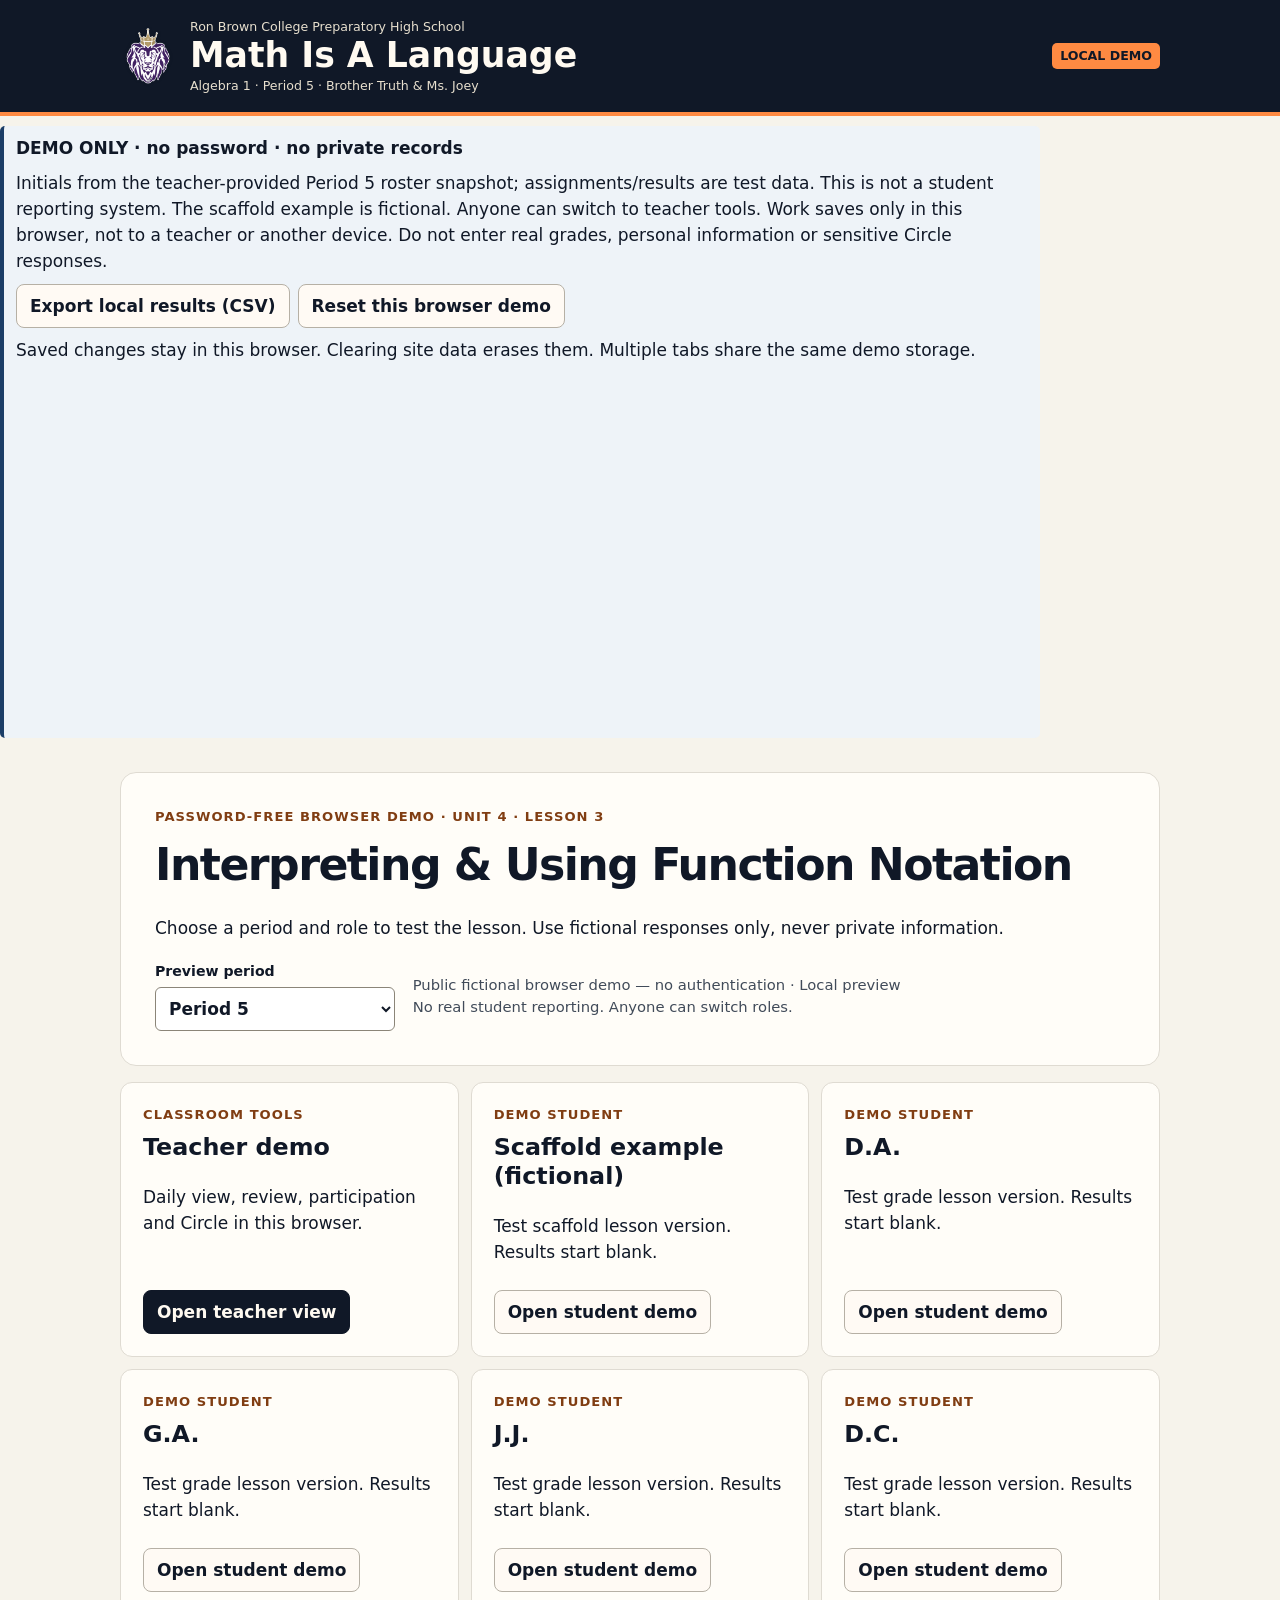
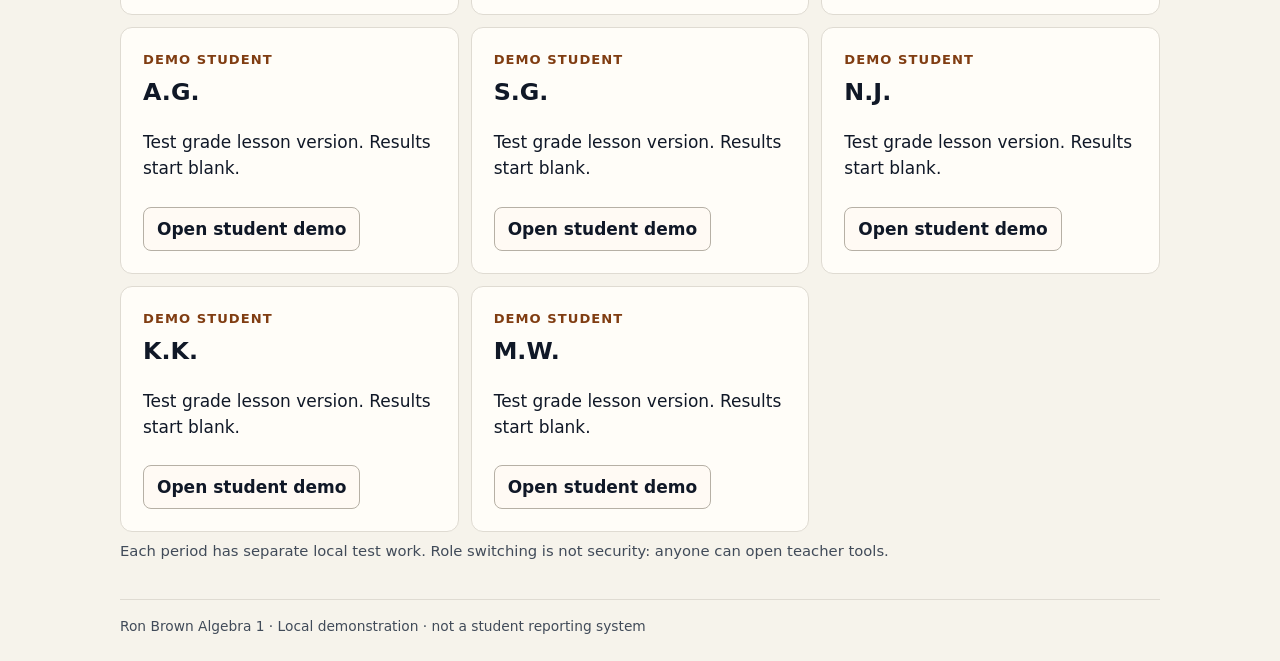
==== index.html @ fd3e8218 "Publish browser-local Lesson 3 classroom demo with initials-only Period 5 snapshot" ====
<!doctype html>
<html lang="en">
<head>
  <meta charset="utf-8">
  <meta name="viewport" content="width=device-width,initial-scale=1">
  <meta name="robots" content="noindex,nofollow">
  <meta http-equiv="Content-Security-Policy" content="default-src 'self'; script-src 'self'; style-src 'self' 'unsafe-inline'; img-src 'self' data:; connect-src 'none'; media-src 'none'; object-src 'none'; base-uri 'none'; form-action 'none'">
  <meta name="referrer" content="no-referrer">
  <title>Math Is A Language | Local Classroom Demo</title>
  <link rel="stylesheet" href="./pilot.css">
  <link rel="stylesheet" href="./game.css">
  <link rel="stylesheet" href="./circle.css">
  <script src="./game.js" defer></script>
  <script src="./circle.js" defer></script>
  <script type="module" src="./demo-boot.js"></script>
</head>
<body>
  <header class="mast">
    <div class="mast-inner">
      <a class="brand" href="./index.html">
        <img src="./monarch.png" width="56" height="62" alt="Ron Brown Monarch">
        <span><span class="school">Ron Brown College Preparatory High School</span><strong>Math Is A Language</strong><span class="class">Algebra 1 · Period 5 · Brother Truth &amp; Ms. Joey</span></span>
      </a>
      <span class="stage-badge">LOCAL DEMO</span>
    </div>
  </header>
  <aside class="app note" role="note"><strong>DEMO ONLY · no password · no private records</strong><p id="demo-scope">Initials from the teacher-provided Period 5 roster snapshot; assignments/results are test data. This is not a student reporting system. The scaffold example is fictional. Anyone can switch to teacher tools. Work saves only in this browser, not to a teacher or another device. Do not enter real grades, personal information or sensitive Circle responses.</p><div class="actions"><button class="btn" id="demo-export" type="button">Export local results (CSV)</button><button class="btn" id="demo-reset" type="button">Reset this browser demo</button></div><p id="demo-storage" role="status"></p></aside>
  <main id="pilot" class="app" aria-busy="true"><p role="status">Opening the Lesson 3 pilot…</p></main>
  <footer class="site-foot">Ron Brown Algebra 1 · Local demonstration · not a student reporting system</footer>
</body>
</html>
---- pilot.css ----
:root{color-scheme:light;--ink:#101827;--paper:#fffdf8;--cream:#f6f3eb;--line:#dfdbd2;--orange:#ff8a42;--sub:#414b59;--accent:#1b3d67;--green:#155239;--error:#922727;font:17px/1.53 system-ui,-apple-system,"Segoe UI",sans-serif;color:var(--ink);background:var(--cream)}
*{box-sizing:border-box}body{margin:0}button,select,input,textarea{font:inherit;color:inherit}a{color:var(--accent);text-underline-offset:3px}button{cursor:pointer}button:disabled{cursor:default;opacity:.68}:focus-visible{outline:3px solid #af510f;outline-offset:3px}p{margin:.55em 0}h1,h2,h3,h4{line-height:1.2;margin:.25em 0 .55em}h1{font-size:clamp(1.65rem,4vw,2.6rem);letter-spacing:-.035em}h2{font-size:1.4rem}h3{font-size:1.08rem}.muted{color:var(--sub)}.micro{font-size:.87rem}.mast{border-bottom:4px solid var(--orange);background:var(--ink);color:#fffaf1}.mast-inner,.app,.site-foot{width:min(100% - 32px,1040px);margin:auto}.mast-inner{min-height:112px;display:flex;align-items:center;justify-content:space-between;gap:10px;padding:13px 0}.brand{display:flex;align-items:center;gap:14px;color:inherit;text-decoration:none}.brand img{object-fit:contain;flex:0 0 auto}.brand strong,.school,.class{display:block}.brand strong{font-size:clamp(1.36rem,4vw,2.04rem);line-height:1.15}.school,.class{font-size:.74rem;color:#e7dfce}.stage-badge,.pill{display:inline-block;white-space:nowrap;font-weight:760;font-size:.74rem;border-radius:5px;padding:3px 8px}.stage-badge{background:var(--orange);color:var(--ink)}.pill{background:#edeae2;color:var(--ink)}.app{padding:24px 0 28px;min-height:68vh}.site-foot{border-top:1px solid var(--line);font-size:.81rem;color:var(--sub);padding:16px 0 24px}
.hero{padding:clamp(17px,4vw,34px);background:var(--paper);border:1px solid var(--line);border-radius:16px;margin-bottom:16px}.eyebrow{font-size:.77rem;font-weight:790;letter-spacing:.08em;text-transform:uppercase;color:#803d12}.actions,.session-bar,.tabs,.plot-fields{display:flex;flex-wrap:wrap;gap:8px;align-items:center}.session-bar{justify-content:space-between;margin-bottom:12px}.tabs{margin:0 0 14px}.tabs button[aria-current=true],.primary{background:var(--ink);border-color:var(--ink);color:#fffaf1}.btn{border:1px solid #b6b0a5;border-radius:8px;min-height:44px;padding:7px 13px;font-weight:700;background:#fffaf4}.btn.primary{background:var(--ink);border-color:var(--ink);color:#fffaf1}.btn.accent{background:var(--orange);border-color:var(--orange);color:var(--ink)}.btn:hover:not(:disabled){box-shadow:inset 0 0 0 1px #8d7a63}.grid{display:grid;grid-template-columns:repeat(3,minmax(0,1fr));gap:12px}.card,.question,.graph-card{background:var(--paper);border:1px solid var(--line);border-radius:12px;padding:14px 16px;margin:10px 0}.grid .card{margin:0}.question{margin:12px 0}.qid{display:inline-block;min-width:3.1em;color:#803d12;font-weight:790}.control{width:100%;max-width:100%;background:#fff;color:var(--ink);border:1px solid #8b8578;border-radius:6px;padding:7px 9px;min-height:44px;margin-top:6px}.control.compact{width:auto}.hint{background:#f7eadc;border-left:4px solid #c5662e;padding:6px 10px;margin:8px 0}.note{background:#eef3f8;border-left:4px solid var(--accent);padding:9px 12px;border-radius:5px;margin:10px 0}.feedback{background:#e7f1e9;border-left:4px solid var(--green);padding:9px 12px;border-radius:5px;margin:10px 0}.error{color:var(--error);font-weight:700}.question-status{font-size:.88rem;color:var(--sub)}.graph-card{margin-top:10px;padding:10px}.graph-card svg{width:100%;height:260px;display:block;touch-action:pan-y}.graph-card svg text{font:12px system-ui,sans-serif;fill:#283241}.graph-card svg .line{stroke:#243f62;stroke-width:3.5;fill:none;stroke-linecap:round;stroke-linejoin:round}.graph-card svg .gridline{stroke:#e2ded4}.graph-card svg .axis{stroke:#313b4b;stroke-width:1.3}.graph-card svg .guide-a{stroke:#935217;stroke-width:1.6;stroke-dasharray:5 4}.graph-card svg .guide-b{stroke:#245b91;stroke-width:1.6;stroke-dasharray:2 3}.graph-card .plot-fields label{min-width:8.1em;flex:1}.plot-fields label .control{min-width:80px}.graph-card .point-list{display:flex;flex-wrap:wrap;gap:5px;align-items:center;padding:0;list-style:none}.point-list button{padding:3px 7px;min-height:35px}.graph-caption{font-size:.9rem}.table-scroll{overflow-x:auto}table{width:100%;border-collapse:collapse;text-align:left}thead{background:var(--ink);color:#fffaf1}th,td{padding:8px;border-bottom:1px solid var(--line);vertical-align:top}.score-input{max-width:110px}.answer-text{white-space:pre-wrap;overflow-wrap:anywhere}.sources{font-size:.89rem;margin:20px 0}.sources summary{cursor:pointer;font-weight:720}
@media(max-width:650px){.grid{grid-template-columns:1fr}.stage-badge{display:none}.mast-inner,.app,.site-foot{width:min(100% - 22px,1040px)}.brand img{width:44px;height:52px}.app{padding-top:15px}.question,.card{padding:11px}.graph-card svg{height:224px}}
/* Multipart lessons: keep one shared graph beside the current response. */
.part-layout{display:grid;grid-template-columns:minmax(0,1fr) minmax(0,1fr);gap:18px;align-items:start;scroll-margin-top:8px}.shared-reference{position:sticky;top:8px;min-width:0;background:var(--cream);z-index:2}.part-work{min-width:0}.context-note{padding:10px 12px;border-left:4px solid var(--accent);background:#eef3f8;border-radius:6px;font-size:.9rem}.part-progress{font-size:.86rem;font-weight:750;color:var(--accent);padding:9px 0}.part-heading{font-size:1rem;margin:7px 0}.part-actions{display:flex;justify-content:space-between;gap:10px;margin-top:12px}.part-actions button{min-height:48px}.part-work .question{margin-top:8px}.part-work textarea{min-height:115px;resize:vertical}.earlier-parts{font-size:.88rem;margin:12px 0}.earlier-parts summary{font-weight:700;cursor:pointer}.part-layout .graph-card{margin-bottom:5px}.part-layout .graph-help{margin:4px 2px 10px}.part-layout .graph-card:has(input:disabled) .plot-fields,.part-layout .graph-card:has(input:disabled) label:has([data-connect]),.part-layout .graph-card:has(input:disabled) .graph-caption,.part-layout .graph-card:has(input:disabled) [data-plot-status]{display:none}.part-layout .graph-card:has(input:disabled) .point-list{margin:3px 0;font-size:.8rem}.part-layout .graph-card:has(input:disabled) .point-list li{margin-right:6px}.lesson-hero{padding:18px 24px}.context-note p{margin:.25em 0}
@media(max-width:700px){.part-layout{grid-template-columns:1fr;gap:8px}.shared-reference{top:0;border-bottom:2px solid var(--line);padding:4px 0}.shared-reference .context-note{font-size:.76rem;line-height:1.3;padding:5px 8px;max-height:95px;overflow:auto}.shared-reference .graph-card{padding:5px;margin:5px 0 0}.shared-reference .graph-card svg{height:clamp(145px,25vh,220px)}.shared-reference .graph-caption{font-size:.72rem;margin:2px 0}.shared-reference .plot-fields{gap:4px}.shared-reference .plot-fields label{font-size:.72rem;min-width:70px}.shared-reference .control{margin-top:2px;padding:3px 6px;min-height:38px}.shared-reference .plot-fields .btn{font-size:.74rem;padding:5px 8px;min-height:38px}.shared-reference .graph-card>label{font-size:.74rem}.shared-reference .point-list{max-height:55px;overflow:auto;margin:3px 0}.shared-reference .point-list .btn{font-size:.74rem;min-height:32px}.shared-reference .graph-help{display:none}.part-progress{padding:3px 0}.part-actions{position:sticky;bottom:0;background:var(--cream);padding:7px 0;z-index:3}.part-work textarea{min-height:95px}.part-work .question{padding:11px;margin-bottom:8px}.part-work .hint{font-size:.84rem}.lesson-hero{padding:14px}}
@media(max-height:550px) and (max-width:700px){.shared-reference .graph-card svg{height:140px}.shared-reference .context-note{max-height:60px}.shared-reference .graph-caption{display:none}}
@media(max-width:700px){.shared-reference{max-height:56vh;max-height:56dvh;overflow-y:auto;overscroll-behavior:contain}.shared-reference .graph-card svg{min-height:140px}.part-work{scroll-margin-top:56vh}}

.part-work .qid{margin-right:.4em}

/* Owner-private fictional classroom preview and the teacher's daily view. */
.preview-context,.teacher-hero,.section-heading{display:flex;align-items:center;justify-content:space-between;gap:18px;flex-wrap:wrap}.preview-context{justify-content:flex-start;margin-top:20px}.period-picker{display:block;font-size:.83rem;font-weight:750;min-width:155px}.period-picker .control{font-size:1rem;margin-top:4px}.role-grid .card{display:flex;flex-direction:column;padding:22px}.role-grid h2{margin-top:8px}.role-grid p{flex:1}.role-grid .btn{align-self:flex-start;margin-top:16px}.btn[href]{display:inline-flex;align-items:center;justify-content:center;text-decoration:none}.teacher-hero{align-items:flex-start}.teacher-hero>div:first-child{flex:1;min-width:220px}.teacher-toolbar{display:flex;align-items:flex-end;gap:10px;flex-wrap:wrap}.teacher-toolbar .period-picker{min-width:145px}.metric-grid{display:grid;grid-template-columns:repeat(3,minmax(0,1fr));gap:12px;margin:18px 0}.metric-card{background:var(--paper);border:1px solid var(--line);border-top:4px solid var(--orange);border-radius:10px;padding:16px}.metric-card>span{font-size:.78rem;font-weight:780;color:var(--sub)}.metric-card>strong{display:block;font-size:2.1rem;line-height:1.2;margin:10px 0}.metric-card small{font-size:.88rem;font-weight:650}.metric-card p{font-size:.8rem;color:var(--sub);margin-bottom:0}.report-section{margin:22px 0}.section-heading{gap:10px;align-items:flex-start;margin-bottom:9px}.section-heading h2,.section-heading h3{margin-bottom:0}.table-scroll{border-radius:7px;scroll-margin:10px;margin-top:12px}.table-scroll:focus-visible{outline-offset:4px}.daily-table{min-width:770px}.daily-table th:first-child{min-width:140px}.daily-table td{min-width:140px}.daily-table thead th{font-size:.85rem}.daily-table tbody th{background:#f2efe7}.daily-table td,.daily-table tbody th{padding:14px 10px}.cell-detail{display:block;font-size:.76rem;font-weight:450;line-height:1.5;color:var(--sub);margin-top:5px}.work-status{display:inline-block;border-radius:6px;font-size:.77rem;font-weight:750;padding:4px 7px;white-space:nowrap;background:#ece9e2;color:#444b55}.status-draft{background:#e9eef5;color:#213f65}.status-submitted,.status-scored{background:#e1efe5;color:#20503a}.status-awaiting-review{background:#ffedd6;color:#744111}.submitted-label{display:block;font-size:.7rem;font-weight:700;color:var(--green);margin-top:4px}.participation-grid{display:grid;grid-template-columns:repeat(2,minmax(0,1fr));gap:15px;margin-top:16px}.participation-student{border:1px solid var(--line);border-radius:10px;padding:15px;background:#f9f7f1}.participation-total{color:var(--accent);font-size:1.35rem;white-space:nowrap}.participation-total span{font-size:.75rem;font-weight:550}.participation-actions{display:flex;flex-direction:column;gap:8px;margin-top:12px}.participation-button{display:flex;align-items:center;justify-content:space-between;gap:8px;text-align:left;font-size:.85rem;background:var(--paper)}.category-total{font-size:.76rem;color:var(--sub);padding:2px 8px;border-radius:99px;background:var(--cream)}.recent-participation{margin-top:16px;font-size:.85rem}.recent-participation summary,.analysis-panel summary{cursor:pointer}.recent-participation summary{font-weight:750}.recent-participation ul{list-style:none;padding:0;margin:10px 0 0}.recent-participation li{display:flex;justify-content:space-between;align-items:center;gap:12px;padding:9px 0;border-top:1px solid var(--line)}.recent-participation .btn{font-size:.8rem}.evidence-table{min-width:660px;font-size:.85rem}.evidence-table th:first-child{width:24%}.analysis-panel summary{padding:3px 0}.analysis-panel summary>span{display:block;margin:5px 0 0 19px}.analysis-panel[open] summary{padding-bottom:12px;border-bottom:1px solid var(--line)}.analysis-table{min-width:960px;font-size:.8rem}.analysis-table th:first-child{width:29%;font-weight:550}.analysis-table th:nth-child(2){width:13%}.analysis-table th:nth-child(3){width:11%}.analysis-table th:nth-child(4){width:21%}.analysis-table .qid{display:block;font-size:.84rem}.question-prompt{display:block;margin-top:8px;line-height:1.45}.sample-caveat{font-style:italic}.standards-table{min-width:820px;font-size:.82rem}.standards-table th:first-child{width:33%}.standards-table th:nth-child(2){width:21%}.readiness{border-left:4px solid var(--accent)}.readiness dl{margin:14px 0 0}.readiness dl>div{display:grid;grid-template-columns:155px 1fr;gap:15px;padding:12px 0;border-top:1px solid var(--line)}.readiness dt{font-size:.87rem;font-weight:750}.readiness dd{margin:0;font-size:.85rem;color:var(--sub)}
@media(max-width:780px){.metric-grid{grid-template-columns:1fr}.metric-card{display:grid;grid-template-columns:minmax(0,1fr) auto;column-gap:14px;align-items:center}.metric-card>strong{font-size:1.6rem;grid-column:2;grid-row:1/3;margin:0}.metric-card small{display:block;font-size:.7rem}.metric-card p{grid-column:1;font-size:.73rem}.teacher-toolbar{width:100%}.teacher-toolbar .period-picker{flex:1}.teacher-hero>div:first-child{min-width:0}.teacher-hero{gap:14px}.participation-grid{grid-template-columns:1fr}.session-bar>div{display:flex;flex-wrap:wrap;gap:6px;align-items:center}.session-bar>div>strong{width:100%}.report-section{margin:18px 0}.readiness dl>div{grid-template-columns:1fr;gap:5px}.section-heading .btn{font-size:.82rem}}
@media(prefers-reduced-motion:reduce){*{scroll-behavior:auto!important}}

/* Final review is normal document flow: no graph or answer bar covers Submit. */
.part-layout.reviewing .shared-reference{position:static;top:auto;z-index:auto;max-height:none;overflow:visible}
.part-layout.reviewing .part-actions{position:static;bottom:auto;z-index:auto}
.part-layout.reviewing .part-work{scroll-margin-top:0}
.part-layout.reviewing [data-review-summary]{scroll-margin-top:12px}

/* Imported membership rows are a read-only surface, never preview results. */
.roster-notice{border-left-color:#89501f;background:#fbefdf}.roster-notice p{font-size:.88rem}.roster-table{min-width:600px;font-size:.9rem}.roster-table th:first-child{width:27%;overflow-wrap:anywhere}.roster-table th:nth-child(2){width:18%}.roster-table td,.roster-table tbody th{padding:14px 10px}.roster-state{padding:20px 16px}.roster-state p{font-size:.9rem;max-width:65ch}.roster-state .btn{margin-top:10px}
@media(max-width:650px){.report-section:has(.roster-table) .period-picker{width:100%}.roster-notice{font-size:.92rem}.roster-state{padding:16px 12px}}
---- game.css ----
.math-review {
  --mr-ink: #182438;
  --mr-navy: #22375c;
  --mr-pale: #f7f5f0;
  --mr-border: #c3c9d1;
  --mr-orange: #a74412;
  color: var(--mr-ink);
  background: var(--mr-pale);
  border: 1px solid var(--mr-border);
  border-radius: 14px;
  overflow: hidden;
  font: 1rem/1.45 system-ui, sans-serif;
}
.math-review *, .math-review *::before, .math-review *::after { box-sizing: border-box; }
.math-review .mr-heading {
  display: flex;
  align-items: start;
  justify-content: space-between;
  flex-wrap: wrap;
  gap: 10px 20px;
  padding: 18px clamp(12px, 3vw, 24px);
  color: white;
  background: var(--mr-navy);
  border-bottom: 4px solid #e8a66b;
}
.math-review .mr-heading h2 { margin: 2px 0; font-size: clamp(1.4rem, 4vw, 2rem); }
.math-review .mr-heading p { margin: 0; font-size: .95rem; }
.math-review .mr-brand { color: #ffe5c7; font-weight: 730; letter-spacing: .02em; }
.math-review .mr-body { padding: 16px clamp(12px, 3vw, 24px) 20px; }
.math-review h3 { margin: 0 0 10px; }
.math-review button, .math-review select, .math-review input { font: inherit; }
.math-review button, .math-review select, .math-review input:not([type="radio"]) {
  min-height: 42px;
  border: 1px solid #818ba0;
  border-radius: 7px;
  background: #fff;
  color: var(--mr-ink);
  padding: 5px 11px;
}
.math-review button { font-weight: 680; }
.math-review button:hover:not(:disabled) { border-color: var(--mr-orange); }
.math-review :focus-visible { outline: 3px solid #ae4b12; outline-offset: 2px; }
.math-review .mr-primary { background: var(--mr-navy); color: #fff; border-color: var(--mr-navy); }
.math-review .mr-scoreboard, .math-review .mr-actions, .math-review .mr-team-fields {
  display: flex;
  flex-wrap: wrap;
  gap: 8px;
  margin: 10px 0;
}
.math-review .mr-team-fields label { flex: 1 1 140px; }
.math-review .mr-team-fields input { display: block; width: 100%; margin-top: 4px; }
.math-review .mr-turn-picker { display: inline-flex; flex-wrap: wrap; align-items: center; gap: 7px; margin: 0 0 10px; }
.math-review .mr-score {
  display: flex;
  align-items: baseline;
  flex-wrap: wrap;
  gap: 4px 10px;
  padding: 6px 9px;
  background: white;
  border: 1px solid var(--mr-border);
  border-radius: 6px;
  overflow-wrap: anywhere;
}
.math-review .mr-score output { font-weight: 770; font-variant-numeric: tabular-nums; }
.math-review .mr-turn { color: #7b350d; font-size: .85rem; }
.math-review .mr-board { display: grid; grid-template-columns: repeat(5, minmax(0, 1fr)); gap: 8px; }
.math-review .mr-column { display: grid; grid-template-rows: minmax(56px, auto) repeat(3, auto); gap: 7px; }
.math-review .mr-column h4 {
  display: grid;
  place-items: center;
  margin: 0;
  padding: 4px;
  background: var(--mr-navy);
  color: white;
  border-radius: 6px;
  text-align: center;
  line-height: 1.18;
}
.math-review .mr-column button { padding-inline: 3px; min-height: 56px; font-variant-numeric: tabular-nums; }
.math-review .mr-column button:disabled { color: #576174; background: #e6e9ef; }
.math-review .mr-played { display: block; font-size: .74rem; font-weight: 550; }
.math-review .mr-caption { color: #434b5a; margin: 7px 0 12px; font-size: .91rem; }
.math-review .mr-prompt { font-size: 1.1rem; font-weight: 650; }
.math-review fieldset { margin: 12px 0; border: 1px solid var(--mr-border); border-radius: 8px; padding: 8px 10px; }
.math-review legend { padding: 0 5px; font-weight: 680; }
.math-review .mr-option { display: flex; align-items: start; gap: 8px; min-height: 42px; padding: 7px 2px; }
.math-review .mr-option input { margin-top: .32em; }
.math-review .mr-host-choices { padding-left: 1.75em; }
.math-review .mr-host-choices li + li { margin-top: 5px; }
.math-review .mr-feedback { padding: 9px 11px; margin: 12px 0; border-left: 4px solid #245842; background: #e8f2eb; }
.math-review .mr-feedback p { margin: 4px 0; }
.math-review .mr-award { font-weight: 680; }
.math-review .mr-figure { margin: 12px 0; padding: 8px 10px; max-width: 490px; background: white; border: 1px solid var(--mr-border); border-radius: 7px; }
.math-review .mr-figure figcaption { font-weight: 680; }
.math-review .mr-figure svg { display: block; width: 100%; height: auto; overflow: visible; }
.math-review .mr-figure svg text { font: 13px system-ui, sans-serif; fill: var(--mr-ink); }
.math-review .mr-grid-line { stroke: #dfe3e9; stroke-width: 1; }
.math-review .mr-axes { fill: none; stroke: #495466; stroke-width: 1.3; }
.math-review .mr-series-0 { color: #243f79; }
.math-review .mr-series-1 { color: #a74412; }
.math-review .mr-series polyline { fill: none; stroke: currentColor; stroke-width: 2.6; }
.math-review .mr-series-1 polyline { stroke-dasharray: 7 4; }
.math-review .mr-series circle, .math-review .mr-series rect { fill: currentColor; }
.math-review .mr-legend { display: flex; gap: 12px; }
.math-review .mr-legend-0 { color: #243f79; }
.math-review .mr-legend-1 { color: #a74412; }
.math-review .mr-figure table { width: 100%; border-collapse: collapse; text-align: center; }
.math-review .mr-figure th, .math-review .mr-figure td { border-bottom: 1px solid var(--mr-border); padding: 4px 6px; }
@media (max-width: 570px) {
  .math-review .mr-board { grid-template-columns: repeat(2, minmax(0, 1fr)); }
  .math-review .mr-column { grid-template-rows: minmax(46px, auto) repeat(3, auto); }
}
---- circle.css ----
.circle-hero {
  color: var(--paper);
  background: var(--ink);
  border-radius: 16px;
  border-bottom: 5px solid var(--orange);
  padding: clamp(18px, 4vw, 34px);
  margin: 0 0 14px;
}
.circle-hero .eyebrow { color: #ffb783; }
.circle-hero p { max-width: 54ch; }
.circle-form { display: grid; gap: 13px; }
.circle-block {
  padding: clamp(14px, 3vw, 24px);
  margin: 0 0 13px;
  border: 1px solid var(--line);
  border-radius: 12px;
  background: var(--paper);
}
.circle-form .circle-block { margin: 0; }
.circle-block > p:first-of-type { color: var(--sub); }
.circle-section-title { display: flex; align-items: center; gap: 10px; }
.circle-section-title h2 { margin: 0; }
.circle-section-title > span {
  display: grid;
  place-items: center;
  width: 34px;
  height: 34px;
  border-radius: 8px;
  flex: 0 0 auto;
  background: var(--ink);
  color: var(--paper);
  font-weight: 800;
}
.circle-shout .circle-section-title > span { background: #235341; }
.circle-poll .circle-section-title > span { background: #803d12; }
.circle-choices {
  display: grid;
  grid-template-columns: repeat(2, minmax(0, 1fr));
  gap: 7px;
  margin: 10px 0;
}
.circle-pick {
  display: flex;
  gap: 9px;
  align-items: center;
  background: #fff;
  min-height: 46px;
  border: 1px solid #a59d8f;
  border-radius: 8px;
  padding: 8px 11px;
  font-weight: 620;
  text-align: left;
  cursor: pointer;
  overflow-wrap: anywhere;
}
.circle-pick > input { accent-color: #803d12; width: 18px; height: 18px; flex: 0 0 auto; }
.circle-pick:has(:checked),
.circle-pick[aria-pressed="true"],
.circle-mood[aria-pressed="true"] {
  border-color: #803d12;
  background: #fff0e2;
  box-shadow: inset 0 0 0 1px #803d12;
}
.circle-selection { font-weight: 700; color: #803d12; overflow-wrap: anywhere; }
.circle-selection:empty { display: none; }
.circle-field { display: block; margin: 12px 0; font-weight: 700; }
.circle-field .control { display: block; font-weight: 400; }
.circle-field .muted { font-weight: 500; }
.circle-own:not([hidden]) { display: block; margin: 10px 0; }
.circle-extra { margin-top: 10px; border-top: 1px solid var(--line); padding-top: 5px; }
.circle-extra summary { cursor: pointer; min-height: 44px; padding-block: 9px; font-weight: 700; }
.circle-extra summary > span { font-weight: 500; color: var(--sub); }
.circle-extra audio { max-width: 100%; margin-top: 6px; }
.circle-moods, .circle-mood-totals { display: flex; flex-wrap: wrap; gap: 7px; padding-bottom: 3px; }
.circle-mood { font-weight: 650; }
.circle-fieldset { border: 0; margin: 11px 0 0; padding: 0; min-inline-size: 0; }
.circle-fieldset legend { padding: 0; font-weight: 740; }
.circle-fieldset .circle-choices { margin-bottom: 0; }
.circle-submit { display: flex; flex-wrap: wrap; gap: 3px 11px; align-items: center; }
.circle-finished { padding: clamp(14px, 3vw, 24px); }
.circle-quote { font-size: 1.15rem; font-weight: 700; overflow-wrap: anywhere; }
.circle-results { margin: 12px 0; padding: 0; list-style: none; }
.circle-result + .circle-result { margin-top: 8px; }
.circle-result > div { display: flex; flex-wrap: wrap; gap: 3px 11px; justify-content: space-between; }
.circle-result meter { width: 100%; height: 14px; }
.circle-badge { display: inline-flex; align-items: center; gap: 5px; border-radius: 7px; background: #eef3f8; padding: 4px 8px; }
.circle-submissions { display: grid; gap: 9px; margin-top: 8px; }
.circle-submissions article { border-left: 4px solid var(--accent); background: #f2f5f8; padding: 9px 12px; border-radius: 5px; overflow-wrap: anywhere; }
.circle-submissions h3, .circle-submissions p { margin: 0 0 5px; }
.circle-teacher-audio { margin-top: 10px; padding-top: 8px; border-top: 1px solid var(--line); }
.circle-teacher-audio audio { width: min(100%, 360px); margin-top: 6px; }
.circle-audio-note { margin-block: 12px; }
.circle-extra [data-circle-voice-status], .circle-teacher-audio [role="status"] { overflow-wrap: anywhere; }
@media (max-width: 580px) {
  .circle-choices { grid-template-columns: 1fr; }
}
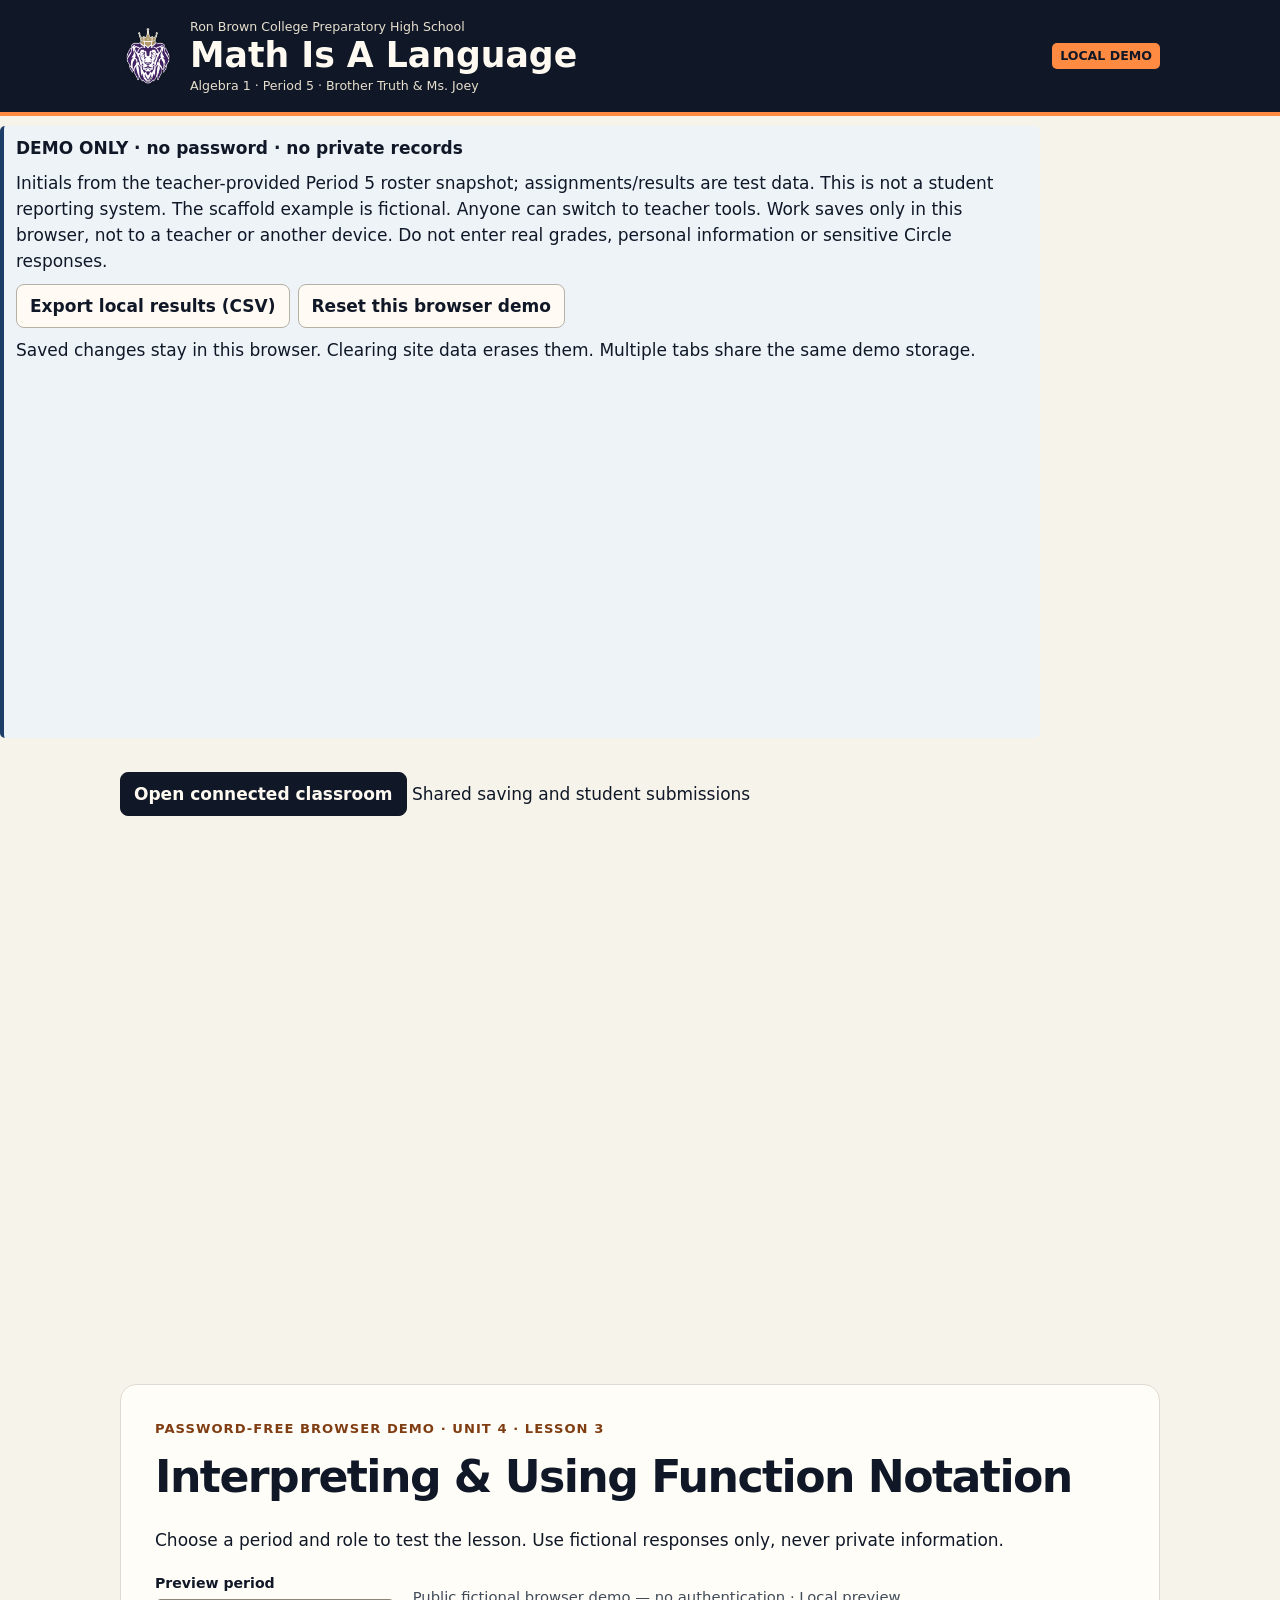
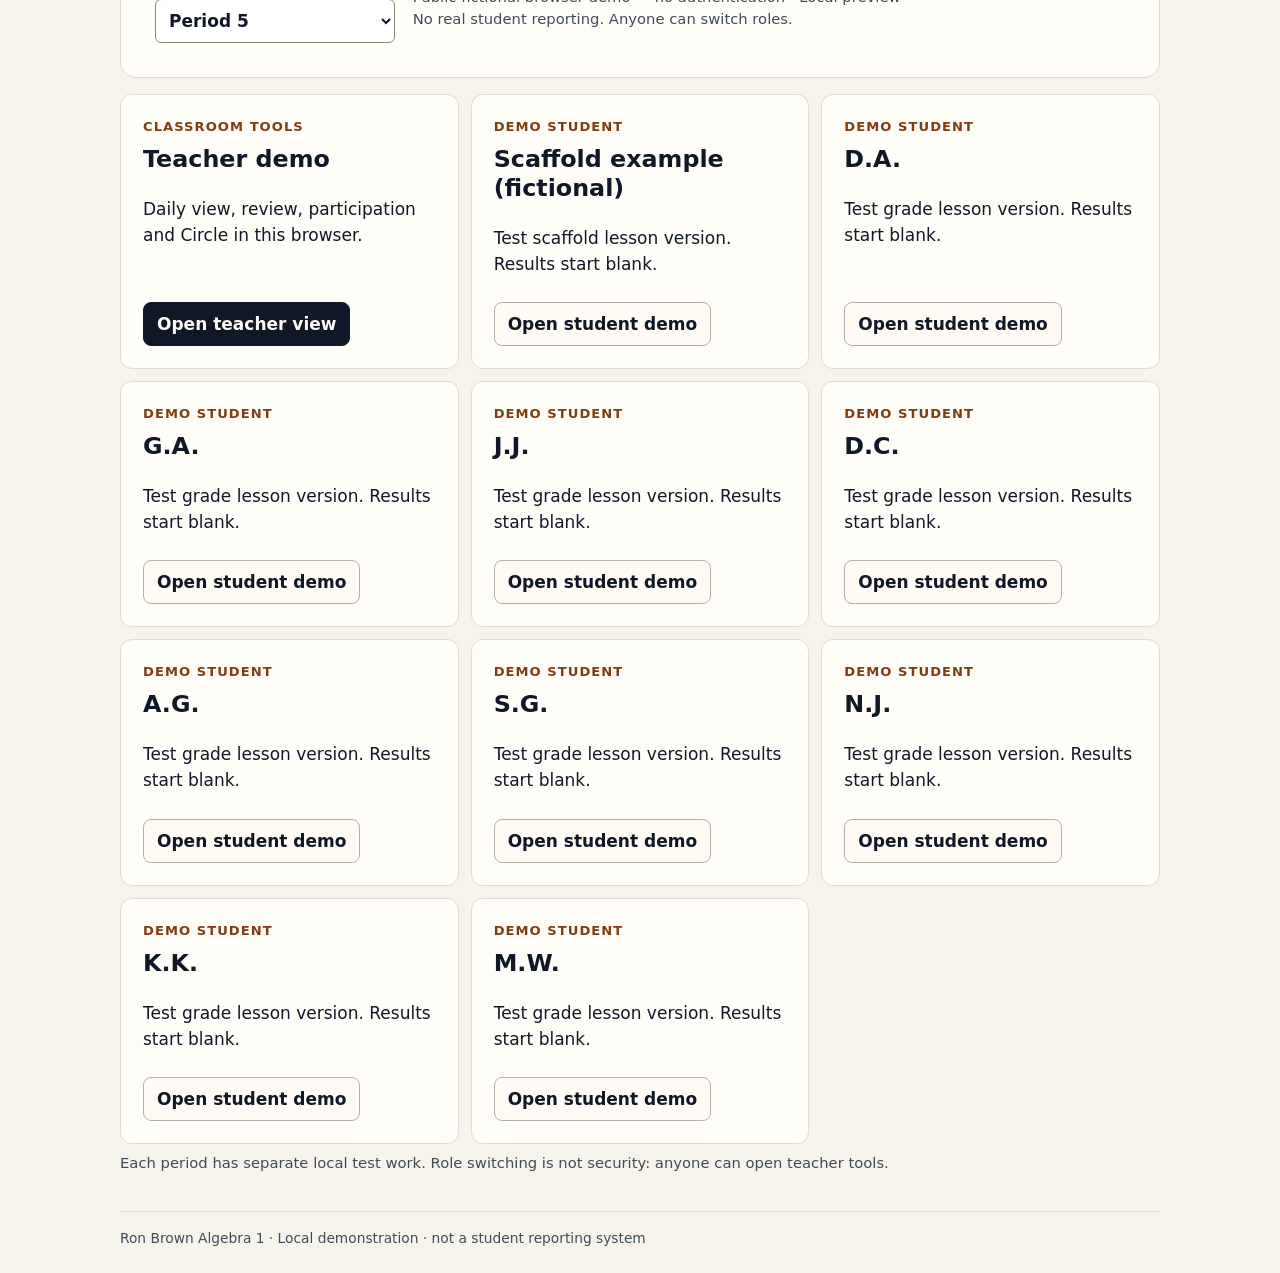
==== commit a581fe12: "Add passwordless connected classroom and isolated cloud saving" ====
--- a/index.html
+++ b/index.html
@@ -25,6 +25,7 @@
     </div>
   </header>
   <aside class="app note" role="note"><strong>DEMO ONLY · no password · no private records</strong><p id="demo-scope">Initials from the teacher-provided Period 5 roster snapshot; assignments/results are test data. This is not a student reporting system. The scaffold example is fictional. Anyone can switch to teacher tools. Work saves only in this browser, not to a teacher or another device. Do not enter real grades, personal information or sensitive Circle responses.</p><div class="actions"><button class="btn" id="demo-export" type="button">Export local results (CSV)</button><button class="btn" id="demo-reset" type="button">Reset this browser demo</button></div><p id="demo-storage" role="status"></p></aside>
+  <p class="app"><a class="btn primary" href="./classroom.html">Open connected classroom</a> <span>Shared saving and student submissions</span></p>
   <main id="pilot" class="app" aria-busy="true"><p role="status">Opening the Lesson 3 pilot…</p></main>
   <footer class="site-foot">Ron Brown Algebra 1 · Local demonstration · not a student reporting system</footer>
 </body>
